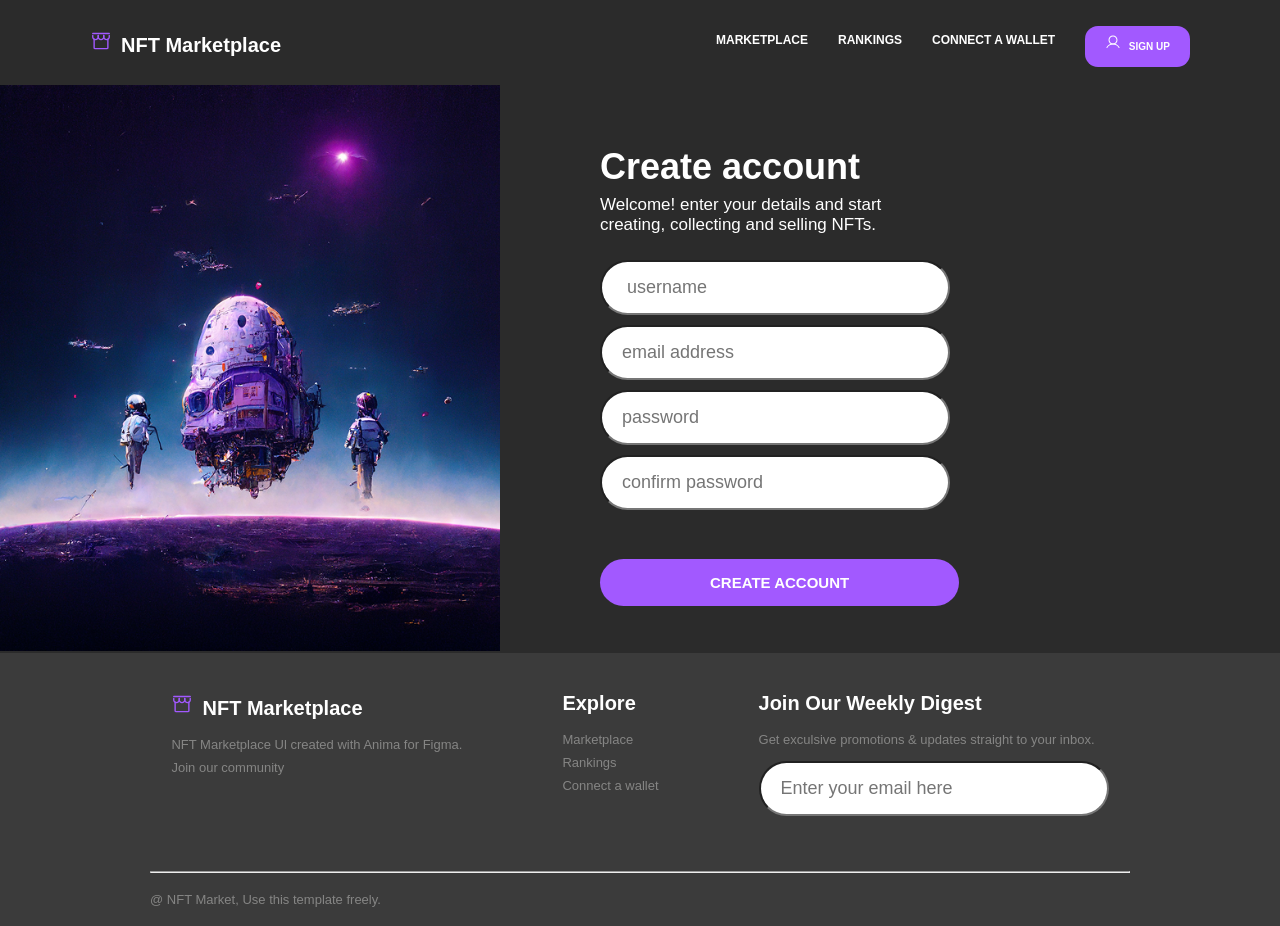
==== blog1.html @ c240b840 "Add initial HTML and CSS files for NFT Marketplace blog - Created blog1.html with a sign-up form and" ====
<!doctype html>
<html lang="en">
  <head>
    <meta charset="UTF-8" />
    <meta name="viewport" content="width=device-width, initial-scale=1.0" />
    <title>My Blog</title>
  </head>
  <link rel="stylesheet" href="style1.css" />
  <body>
    <header class="header">
      <h1>
        <img src="asset/Storefront.svg" alt="" class="icons" />NFT Marketplace
      </h1>

      <nav class="main-nav">
        <ul class="main-nav-list">
          <li><a class="main-nav-link" href="blog4.html">Marketplace</a></li>
          <li><a class="main-nav-link" href="blog3.html">Rankings</a></li>
          <li>
            <a class="main-nav-link" href="blog2.html">Connect a wallet</a>
          </li>
          <li>
            <a class="main-nav-links" href="blog1.html"
              ><img src="asset/User.svg" alt="" class="icon" /> Sign Up</a
            >
          </li>
        </ul>

        <div class="menu">
          <svg
            viewBox="0 0 24 24"
            fill="#fff"
            xmlns="http://www.w3.org/2000/svg"
          >
            <g id="SVGRepo_bgCarrier" stroke-width="0"></g>
            <g
              id="SVGRepo_tracerCarrier"
              stroke-linecap="round"
              stroke-linejoin="round"
            ></g>
            <g id="SVGRepo_iconCarrier">
              <path
                d="M4 6H20M4 12H20M4 18H20"
                stroke="#fff"
                stroke-width="2"
                stroke-linecap="round"
                stroke-linejoin="round"
              ></path>
            </g>
          </svg>
        </div>
      </nav>
    </header>

    <section class="about">
      <figure>
        <img src="asset/12.png" alt="About Us" class="about-img" />
      </figure>
      <div class="container">
        <h2>Create account</h2>
        <p>
          Welcome! enter your details and start creating, collecting and selling
          NFTs.
        </p>

        <form class="cta-form" action="#">
          <div class="cta-action">
            <input id="name" type="name" placeholder=" username" required="" />

            <input
              id="email"
              type="email"
              placeholder="email address"
              required=""
            />

            <input
              id="password"
              type="password"
              placeholder="password"
              required=""
            />

            <input
              id="password"
              type="password"
              placeholder="confirm password"
              required=""
            />
          </div>
        </form>
        <a href="#" class="cta-buttons">Create account</a>
      </div>
    </section>

    <footer>
      <div class="footer-content">
        <div class="footer-text">
          <h1>
            <img src="asset/Storefront.svg" alt="" class="icons" />NFT
            Marketplace
          </h1>
          <p>NFT Marketplace Ul created with Anima for Figma.</p>
          <p>Join our community</p>
        </div>

        <div class="footer-text">
          <h1>Explore</h1>
          <p>Marketplace</p>
          <p>Rankings</p>
          <p>Connect a wallet</p>
        </div>

        <div class="footer-text">
          <h1>Join Our Weekly Digest</h1>
          <p>Get exculsive promotions & updates straight to your inbox.</p>
          <form class="cta-forms" action="#">
            <div class="cta-action">
              <input
                id="email"
                type="email"
                placeholder="Enter your email here"
                required=""
              />
            </div>
          </form>
        </div>
      </div>

      <div class="footer-ends">
        <hr />
        <p>@ NFT Market, Use this template freely.</p>
      </div>
    </footer>
  </body>
</html>
---- style1.css ----
* {
  padding: 0;
  margin: 0;
  box-sizing: border-box;
}

html {
  /* font-size: 10px; */
  /* 10px / 16px = 0.625 = 62.5% */
  font-size: 62.5%;
}

body {
  line-height: 1;
  font-weight: 400;
  color: #fff;
  background-color: #2b2b2b;
  font-family: "Work Sans", sans-serif;
}

.header {
  padding: 3rem 9rem;
  display: flex;
  justify-content: space-between;
  align-items: center;
}

.main-nav-list {
  list-style: none;
  display: flex;
  gap: 3rem;
}

.main-nav-link {
  text-decoration: none;
  color: #fff;
  font-size: 1.2rem;
  text-transform: uppercase;
  font-weight: 700;
}

.main-nav-links {
  background-color: #a259ff;
  padding: 1.5rem 2rem;
  border-radius: 1.3rem;
  text-decoration: none;
  color: #fff;
  font-size: 1rem;
  text-transform: uppercase;
  font-weight: 700;
}

.icon {
  width: 1.6rem;
  margin-right: 0.5rem;
}

.icons {
  width: 2.2rem;
  margin-right: 0.9rem;
}

.menu {
  display: none;
}

.footer-content {
  justify-content: center;
  display: flex;
  gap: 10rem;
  background-color: #3b3b3b;
  padding: 2rem 0rem;
  padding-top: 4rem;
}

.footer-text h1 {
  font-size: 2rem;
  margin-bottom: 2rem;
}

.footer-text p {
  font-size: 1.3rem;
  margin-bottom: 1rem;
  color: #858584;
}

.footer-ends {
  justify-content: center;
  gap: 10rem;
  background-color: #3b3b3b;
  padding: 2rem 0rem;
}

.footer-ends hr {
  margin: 0rem 15rem;
  color: #858584;
}

.footer-ends p {
  padding-left: 15rem;
  font-size: 13px;
  margin-top: 2rem;
  color: #858584;
}

.about {
  display: flex;
  gap: 1rem;
  align-items: center;
}

.about img {
  width: 50rem;
}

.cta-form input,
.cta-form select {
  width: 100%;
  padding: 1rem;
  font-size: 1.8rem;
  border-radius: 12px;
  margin: 0.5rem 0rem;
  border-radius: 3rem;
  padding: 1.5rem 2rem;
}

.cta-forms input,
.cta-forms select {
  width: 100%;
  padding: 1rem;
  font-size: 1.8rem;
  border-radius: 12px;
  margin: 0.5rem 0rem;
  border-radius: 3rem;
  padding: 1.5rem 2rem;
}

.cta-form {
  width: 35rem;
  margin-bottom: 6rem;
}

.cta-forms {
  width: 35rem;
  margin-bottom: 1rem;
}

.container {
  padding: 0rem 9rem;
}

.container h2 {
  font-size: 3.6rem;
  margin-bottom: 1rem;
}

.container p {
  font-size: 1.7rem;
  font-weight: 300;
  line-height: 2rem;
  margin-bottom: 2rem;
  width: 60%;
}

.cta-buttons {
  background-color: #a259ff;
  padding: 1.5rem 110px;
  border-radius: 3rem;
  text-decoration: none;
  color: #fff;
  font-size: 1.5rem;
  text-transform: uppercase;
  font-weight: 700;
}
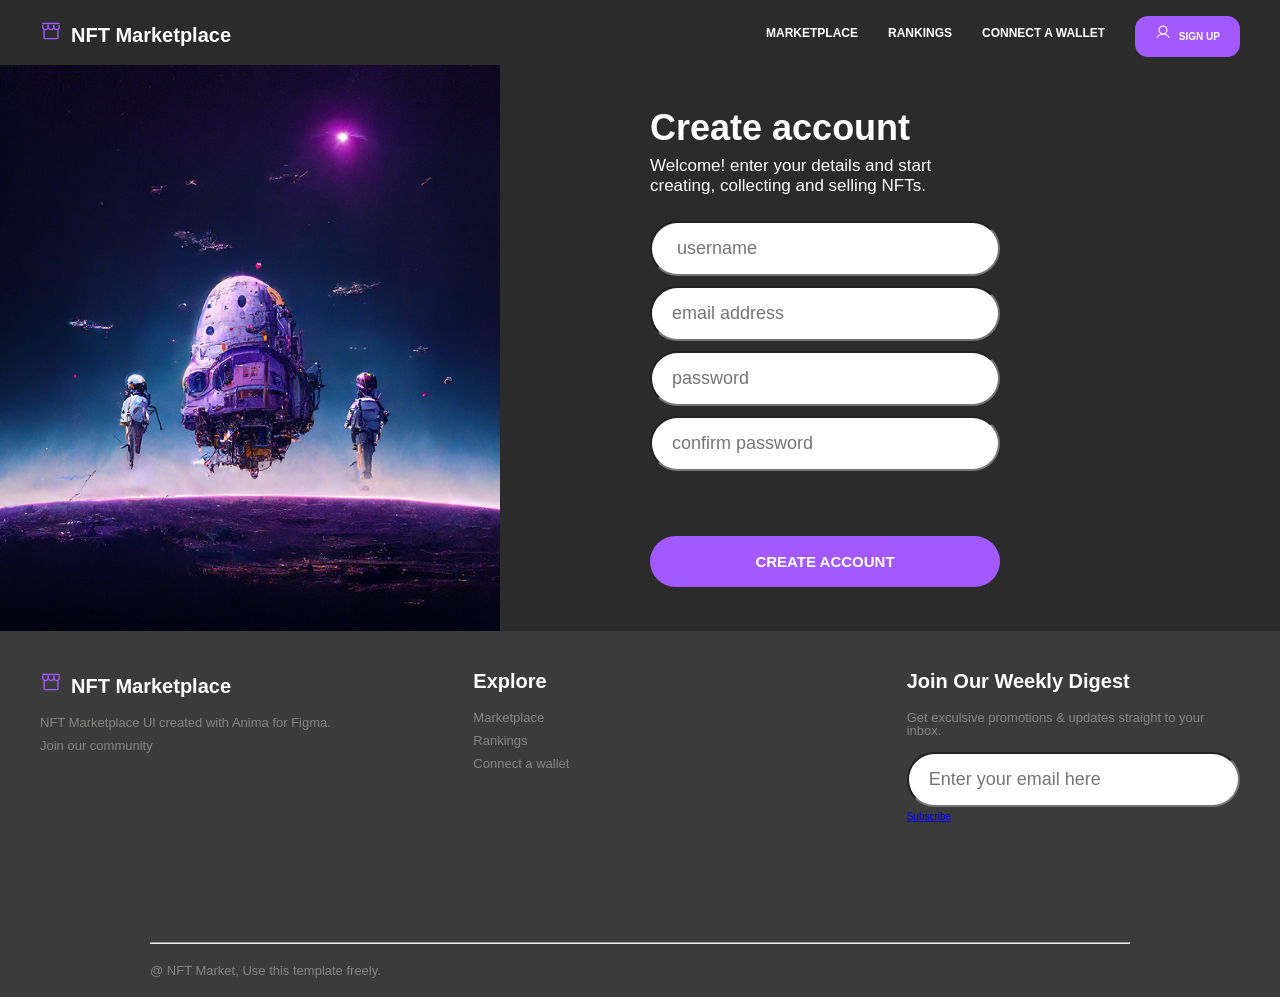
==== commit 115aed9f: "css" ====
--- a/blog1.html
+++ b/blog1.html
@@ -114,7 +114,7 @@
         <div class="footer-text">
           <h1>Join Our Weekly Digest</h1>
           <p>Get exculsive promotions & updates straight to your inbox.</p>
-          <form class="cta-forms" action="#">
+          <form class="cta-form" action="#">
             <div class="cta-action">
               <input
                 id="email"
@@ -122,6 +122,7 @@
                 placeholder="Enter your email here"
                 required=""
               />
+              <a href="#" class="cta-button">Subscribe</a>
             </div>
           </form>
         </div>
@@ -132,5 +133,6 @@
         <p>@ NFT Market, Use this template freely.</p>
       </div>
     </footer>
+    <script src="js/script.js"></script>
   </body>
 </html>
--- a/style1.css
+++ b/style1.css
@@ -172,3 +172,360 @@
   text-transform: uppercase;
   font-weight: 700;
 }
+
+.about {
+  display: flex;
+  align-items: center;
+  gap: 2rem;
+}
+
+.about figure {
+  flex: 1;
+}
+
+.about-img {
+  width: 100%;
+  height: auto;
+  display: block;
+}
+
+.container {
+  flex: 1;
+  padding: 0 5rem;
+}
+
+.header {
+  padding: 2rem 4rem;
+}
+
+.main-nav-list {
+  display: flex;
+  gap: 2rem;
+}
+
+.menu svg {
+  width: 3rem;
+  height: 3rem;
+}
+
+.cta-form,
+.cta-forms {
+  width: 100%;
+  max-width: 35rem;
+}
+
+.cta-form input,
+.cta-forms input {
+  width: 100%;
+}
+
+.cta-buttons {
+  display: inline-block;
+  width: 100%;
+  max-width: 35rem;
+  text-align: center;
+  padding: 1.8rem;
+}
+
+.footer-content {
+  display: flex;
+  justify-content: center;
+  gap: 8rem;
+  flex-wrap: wrap;
+  padding: 4rem;
+}
+
+.footer-text {
+  flex: 1;
+  min-width: 250px;
+}
+
+.about {
+  display: flex;
+  align-items: center;
+}
+
+.about figure,
+.container {
+  flex: 1;
+}
+
+.about-img {
+  width: 100%;
+  display: block;
+}
+
+.container {
+  padding: 0 8rem;
+}
+
+.footer-content {
+  display: flex;
+  justify-content: center;
+  gap: 10rem;
+}
+
+@media (max-width: 1200px) {
+  .header {
+    padding: 2rem 4rem;
+  }
+
+  .container {
+    padding: 0 4rem;
+  }
+
+  .container h2 {
+    font-size: 4.8rem;
+  }
+
+  .footer-content {
+    gap: 5rem;
+    padding: 4rem;
+  }
+
+  .footer-ends hr {
+    margin: 0 4rem;
+  }
+
+  .footer-ends p {
+    padding-left: 4rem;
+  }
+}
+
+@media (max-width: 992px) {
+  .header {
+    padding: 2rem;
+  }
+
+  .main-nav-list {
+    gap: 1.5rem;
+  }
+
+  .main-nav-link {
+    font-size: 1rem;
+  }
+
+  .container {
+    padding: 0 3rem;
+  }
+
+  .container h2 {
+    font-size: 4rem;
+  }
+
+  .container p {
+    width: 100%;
+  }
+
+  .about img {
+    width: 100%;
+  }
+
+  .cta-form {
+    width: 100%;
+    max-width: 35rem;
+  }
+}
+
+@media (max-width: 768px) {
+  .about {
+    flex-direction: column;
+  }
+
+  .about figure {
+    width: 100%;
+  }
+
+  .about-img {
+    width: 100%;
+  }
+
+  .container {
+    width: 100%;
+    padding: 4rem 3rem;
+  }
+
+  .main-nav-list {
+    display: none;
+    position: absolute;
+    top: 80px;
+    left: 0;
+    width: 100%;
+    flex-direction: column;
+    background-color: #2b2b2b;
+    padding: 2rem;
+    gap: 1.5rem;
+  }
+
+  .main-nav-list.active {
+    display: flex;
+  }
+
+  .menu {
+    display: block;
+    width: 3rem;
+    cursor: pointer;
+  }
+
+  .footer-content {
+    flex-direction: column;
+    gap: 4rem;
+    padding: 4rem 3rem;
+  }
+
+  .footer-text {
+    width: 100%;
+  }
+
+  .footer-ends hr,
+  .footer-ends p {
+    margin: 0 3rem;
+    padding-left: 0;
+  }
+}
+
+@media (max-width: 576px) {
+  html {
+    font-size: 58%;
+  }
+
+  .header {
+    padding: 1.5rem;
+  }
+
+  .header h1 {
+    font-size: 2rem;
+  }
+
+  .container {
+    padding: 3rem 2rem;
+  }
+
+  .container h2 {
+    font-size: 3.8rem;
+  }
+
+  .container p {
+    font-size: 1.6rem;
+  }
+
+  .cta-form,
+  .cta-forms {
+    width: 100%;
+    max-width: 100%;
+  }
+
+  .cta-buttons {
+    display: block;
+    width: 100%;
+    text-align: center;
+    padding: 1.8rem;
+  }
+}
+
+@media (max-width: 480px) {
+  html {
+    font-size: 56.25%;
+  }
+
+  .header h1 {
+    font-size: 1.7rem;
+  }
+
+  .icons {
+    width: 1.8rem;
+  }
+
+  .container {
+    padding: 3rem 2rem;
+  }
+
+  .container h2 {
+    font-size: 3.2rem;
+    line-height: 1.2;
+  }
+
+  .cta-form input,
+  .cta-forms input {
+    font-size: 1.6rem;
+    padding: 1.4rem 1.8rem;
+  }
+
+  .footer-content {
+    padding: 3rem 2rem;
+  }
+
+  .footer-text h1 {
+    font-size: 2rem;
+  }
+}
+
+@media (max-width: 360px) {
+  html {
+    font-size: 50%;
+  }
+
+  .header {
+    padding: 1rem;
+  }
+
+  .container {
+    padding: 2rem 1.5rem;
+  }
+
+  .container h2 {
+    font-size: 2.8rem;
+  }
+
+  .footer-content {
+    padding: 2rem 1.5rem;
+  }
+
+  .cta-buttons {
+    font-size: 1.4rem;
+  }
+}
+
+/* Mobile */
+/* Default */
+.main-nav-list {
+  display: flex;
+  align-items: center;
+  gap: 30px;
+}
+
+/* Mobile */
+@media screen and (max-width: 480px) {
+  .header {
+    position: relative;
+  }
+
+  .menu {
+    display: block;
+    width: 30px;
+    cursor: pointer;
+  }
+
+  .main-nav-list {
+    position: absolute;
+    top: 70px;
+    left: 0;
+    width: 100%;
+    background: #3b3b3b;
+    flex-direction: column;
+    gap: 20px;
+    padding: 30px 0;
+
+    display: none;
+    z-index: 999;
+  }
+
+  .main-nav-list.active {
+    display: flex;
+  }
+
+  .main-nav-links {
+    width: 80%;
+    justify-content: center;
+  }
+}
